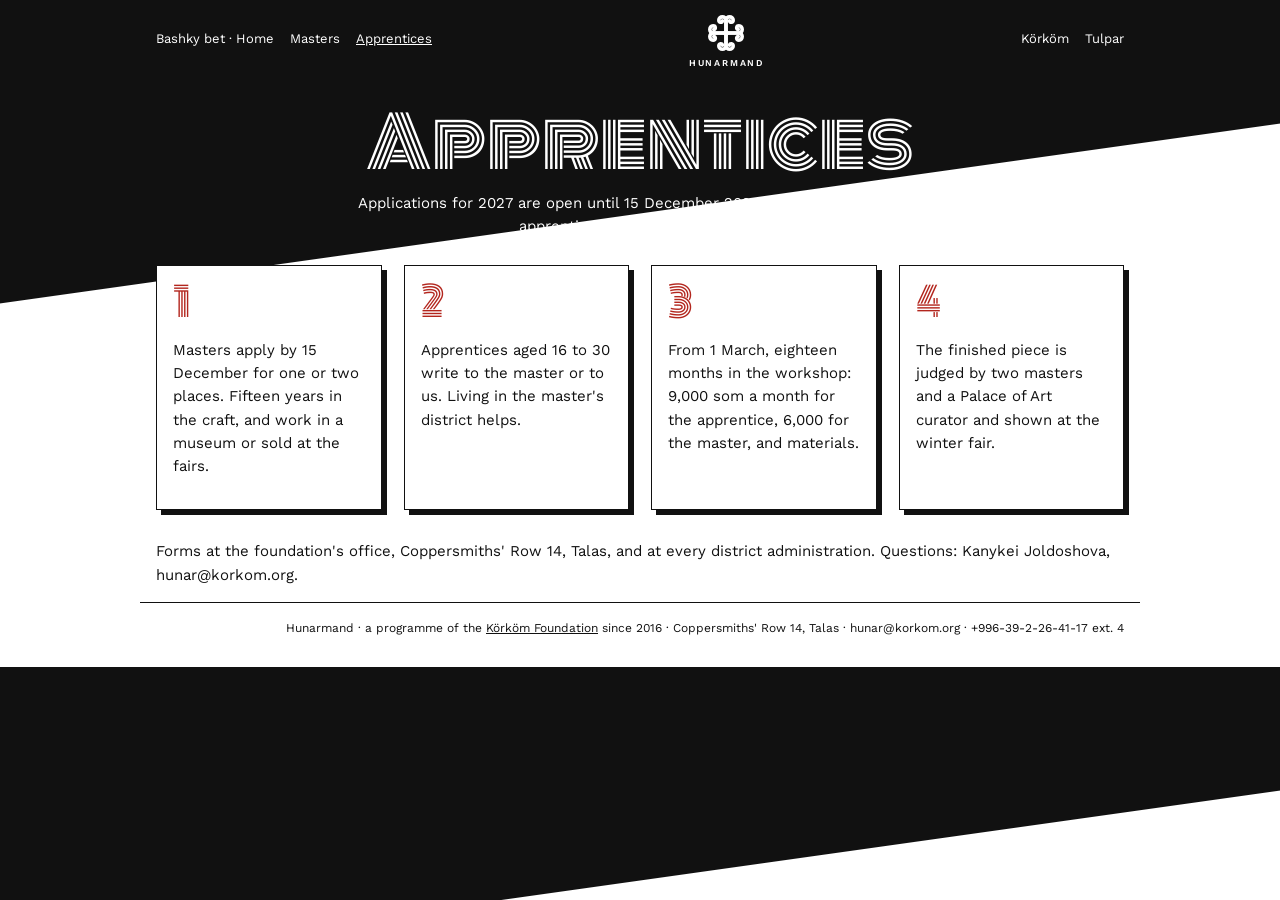
==== apprentices.html @ 36869504 "Initial mirror import" ====
<!DOCTYPE html>
<html lang="en">
<head>
<meta charset="utf-8">
<meta name="viewport" content="width=device-width, initial-scale=1">
<title>Apprentices - Hunarmand</title>
<meta name="description" content="Hunarmand apprenticeships 2027: eighteen months with a master, 9,000 som a month. Apply by 15 December 2026.">
<link rel="canonical" href="https://hunar.korkom.org/apprentices.html">
<meta property="og:type" content="website">
<meta property="og:title" content="Apprentices - Hunarmand">
<meta property="og:description" content="Hunarmand apprenticeships 2027: eighteen months with a master, 9,000 som a month. Apply by 15 December 2026.">
<meta property="og:url" content="https://hunar.korkom.org/apprentices.html">
<meta property="og:image" content="https://hunar.korkom.org/img/og-image.jpg">
<meta name="twitter:card" content="summary_large_image">
<link rel="icon" href="favicon.svg" type="image/svg+xml">
<link rel="preconnect" href="https://fonts.googleapis.com">
<link href="https://fonts.googleapis.com/css2?family=Monoton&family=Work+Sans:wght@400;600&display=swap" rel="stylesheet">
<link rel="stylesheet" href="css/site.css">
</head>
<body>
<header><div class="w"><nav><a href="index.html">Bashky bet · Home</a><a href="masters.html">Masters</a><a href="apprentices.html" class="on">Apprentices</a></nav><a class="mark" href="index.html"><svg xmlns="http://www.w3.org/2000/svg" viewBox="0 0 64 64" width="46" height="46"><rect width="64" height="64" rx="6" fill="transparent"/><g transform="rotate(0 32 32)"><path d="M32 32 V14 c0-6 -10-6 -10 0 c0 4 5 4 5 1" fill="none" stroke="#fff" stroke-width="5" stroke-linecap="round"/><path d="M32 32 V14 c0-6 10-6 10 0 c0 4 -5 4 -5 1" fill="none" stroke="#fff" stroke-width="5" stroke-linecap="round"/></g><g transform="rotate(90 32 32)"><path d="M32 32 V14 c0-6 -10-6 -10 0 c0 4 5 4 5 1" fill="none" stroke="#fff" stroke-width="5" stroke-linecap="round"/><path d="M32 32 V14 c0-6 10-6 10 0 c0 4 -5 4 -5 1" fill="none" stroke="#fff" stroke-width="5" stroke-linecap="round"/></g><g transform="rotate(180 32 32)"><path d="M32 32 V14 c0-6 -10-6 -10 0 c0 4 5 4 5 1" fill="none" stroke="#fff" stroke-width="5" stroke-linecap="round"/><path d="M32 32 V14 c0-6 10-6 10 0 c0 4 -5 4 -5 1" fill="none" stroke="#fff" stroke-width="5" stroke-linecap="round"/></g><g transform="rotate(270 32 32)"><path d="M32 32 V14 c0-6 -10-6 -10 0 c0 4 5 4 5 1" fill="none" stroke="#fff" stroke-width="5" stroke-linecap="round"/><path d="M32 32 V14 c0-6 10-6 10 0 c0 4 -5 4 -5 1" fill="none" stroke="#fff" stroke-width="5" stroke-linecap="round"/></g><rect x="28" y="28" width="8" height="8" fill="#fff" transform="rotate(45 32 32)"/></svg>Hunarmand</a><nav><a href="https://korkom.org/">Körköm</a><a href="#">Tulpar</a></nav></div></header>
<main class="w"><h1>Apprentices</h1><p class="lead">Applications for 2027 are open until 15 December 2026. Masters choose their apprentices; the foundation pays.</p>
<div class="steps">
<div><b>1</b><p>Masters apply by 15 December for one or two places. Fifteen years in the craft, and work in a museum or sold at the fairs.</p></div>
<div><b>2</b><p>Apprentices aged 16 to 30 write to the master or to us. Living in the master's district helps.</p></div>
<div><b>3</b><p>From 1 March, eighteen months in the workshop: 9,000 som a month for the apprentice, 6,000 for the master, and materials.</p></div>
<div><b>4</b><p>The finished piece is judged by two masters and a Palace of Art curator and shown at the winter fair.</p></div></div>
<p style="margin-top:30px">Forms at the foundation's office, Coppersmiths' Row 14, Talas, and at every district administration. Questions: Kanykei Joldoshova, hunar@korkom.org.</p></main>
<footer class="w">Hunarmand · a programme of the <a href="https://korkom.org/">Körköm Foundation</a> since 2016 · Coppersmiths' Row 14, Talas · hunar@korkom.org · +996-39-2-26-41-17 ext. 4</footer>
<script></script>
</body>
</html>
---- css/site.css ----
:root{--black:#111;--white:#fff;--grey:#ececec;--felt:#b3261e;
--disp:'Monoton',Impact,sans-serif;--body:'Work Sans',Arial,sans-serif}
*{box-sizing:border-box}
body{margin:0;color:var(--black);font:15px/1.55 var(--body);background:linear-gradient(172deg,var(--black) 0 300px,var(--white) 301px)}
a{color:var(--black)}
a:focus-visible{outline:2px solid var(--felt);outline-offset:2px}
.w{max-width:1000px;margin:0 auto;padding-left:max(16px,env(safe-area-inset-left,0px));padding-right:max(16px,env(safe-area-inset-right,0px))}
header .w{display:flex;justify-content:space-between;align-items:center;padding-block:10px;color:#fff;gap:10px;flex-wrap:wrap}
header nav{display:flex;gap:16px;font-size:13px}
header nav a{color:#fff;text-decoration:none}
header nav a.on{text-decoration:underline}
.mark{display:flex;flex-direction:column;align-items:center;color:#fff;text-decoration:none;font:600 9px var(--body);letter-spacing:.2em;text-transform:uppercase;gap:2px}
.twin{display:grid;grid-template-columns:minmax(0,1fr) minmax(0,1fr);gap:24px;margin-top:24px}
@media (max-width:760px){.twin{grid-template-columns:1fr}}
.panel{background:var(--white);padding:0 0 24px;text-align:center}
.panel img.hero{width:100%;display:block;aspect-ratio:4/3;object-fit:cover}
.panel small{display:block;font-size:11px;letter-spacing:.14em;text-transform:uppercase;margin-top:18px}
.title{font:400 clamp(34px,6vw,54px)/1 var(--disp);letter-spacing:.02em;margin:8px 0 10px}
.btns{display:flex;flex-wrap:wrap;justify-content:center;gap:10px;margin-top:14px}
.btns a{border:1px solid var(--black);padding:6px 12px;font-size:12px;text-decoration:none;box-shadow:3px 3px 0 var(--black);background:#fff}
.btns a.red{box-shadow:3px 3px 0 var(--felt)}
.side{background:var(--grey);transform:rotate(-2deg);padding:26px 22px;display:grid;gap:26px;align-content:start}
.side .it{display:grid;grid-template-columns:110px minmax(0,1fr);gap:16px;align-items:center;transform:rotate(2deg)}
.side .it:nth-child(even){grid-template-columns:minmax(0,1fr) 110px;text-align:right}
.side .it:nth-child(even) .c{order:2}
.c{width:110px;height:110px;border-radius:50%;background:#333 center/cover;border:3px solid var(--black)}
.side small{font-size:10px;letter-spacing:.12em;text-transform:uppercase}
.side h3{font:400 22px/1 var(--disp);margin:4px 0}
.side a{font-size:12px}
h1{font:400 clamp(38px,7vw,70px)/1 var(--disp);margin:30px 0 14px;color:#fff;text-align:center}
.lead{max-width:640px;margin:0 auto 26px;text-align:center;color:#fff}
.filter{display:flex;flex-wrap:wrap;gap:8px;justify-content:center;margin-bottom:26px}
.filter button{font:12px var(--body);padding:5px 12px;border:1px solid var(--black);background:#fff;box-shadow:3px 3px 0 var(--black);cursor:pointer;color:var(--black)}
.filter button.on{box-shadow:3px 3px 0 var(--felt);background:var(--black);color:#fff}
.masters{display:grid;grid-template-columns:repeat(auto-fill,minmax(210px,1fr));gap:34px 22px;text-align:center}
.masters .c{width:150px;height:150px;margin:0 auto 10px}
.masters .c.none{background:repeating-linear-gradient(90deg,var(--black) 0 6px,#fff 6px 12px)}
.masters small{font-size:11px;letter-spacing:.12em;text-transform:uppercase;color:var(--felt)}
.masters h3{font:600 17px/1.2 var(--body);margin:4px 0}
.masters p{font-size:13px;margin:0}
.steps{display:grid;grid-template-columns:repeat(auto-fit,minmax(210px,1fr));gap:22px;margin-top:10px}
.steps div{background:#fff;border:1px solid var(--black);box-shadow:5px 5px 0 var(--black);padding:16px}
.steps b{font:400 40px/1 var(--disp);color:var(--felt)}
footer{margin-top:60px;border-top:1px solid var(--black);padding-block:16px 30px;font-size:12px;text-align:right}
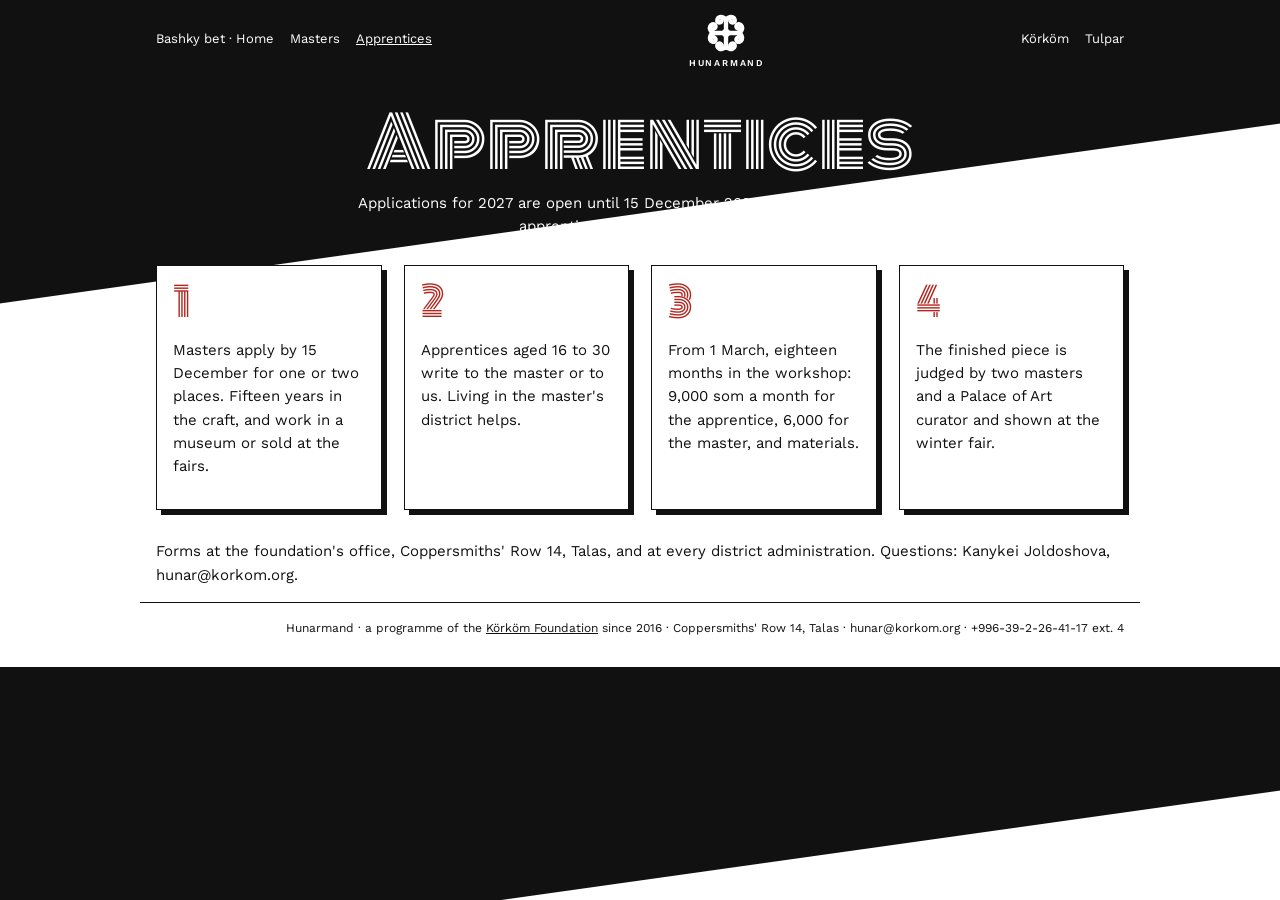
==== commit 7a4b220e: "Update logo" ====
--- a/apprentices.html
+++ b/apprentices.html
@@ -18,7 +18,7 @@
 <link rel="stylesheet" href="css/site.css">
 </head>
 <body>
-<header><div class="w"><nav><a href="index.html">Bashky bet · Home</a><a href="masters.html">Masters</a><a href="apprentices.html" class="on">Apprentices</a></nav><a class="mark" href="index.html"><svg xmlns="http://www.w3.org/2000/svg" viewBox="0 0 64 64" width="46" height="46"><rect width="64" height="64" rx="6" fill="transparent"/><g transform="rotate(0 32 32)"><path d="M32 32 V14 c0-6 -10-6 -10 0 c0 4 5 4 5 1" fill="none" stroke="#fff" stroke-width="5" stroke-linecap="round"/><path d="M32 32 V14 c0-6 10-6 10 0 c0 4 -5 4 -5 1" fill="none" stroke="#fff" stroke-width="5" stroke-linecap="round"/></g><g transform="rotate(90 32 32)"><path d="M32 32 V14 c0-6 -10-6 -10 0 c0 4 5 4 5 1" fill="none" stroke="#fff" stroke-width="5" stroke-linecap="round"/><path d="M32 32 V14 c0-6 10-6 10 0 c0 4 -5 4 -5 1" fill="none" stroke="#fff" stroke-width="5" stroke-linecap="round"/></g><g transform="rotate(180 32 32)"><path d="M32 32 V14 c0-6 -10-6 -10 0 c0 4 5 4 5 1" fill="none" stroke="#fff" stroke-width="5" stroke-linecap="round"/><path d="M32 32 V14 c0-6 10-6 10 0 c0 4 -5 4 -5 1" fill="none" stroke="#fff" stroke-width="5" stroke-linecap="round"/></g><g transform="rotate(270 32 32)"><path d="M32 32 V14 c0-6 -10-6 -10 0 c0 4 5 4 5 1" fill="none" stroke="#fff" stroke-width="5" stroke-linecap="round"/><path d="M32 32 V14 c0-6 10-6 10 0 c0 4 -5 4 -5 1" fill="none" stroke="#fff" stroke-width="5" stroke-linecap="round"/></g><rect x="28" y="28" width="8" height="8" fill="#fff" transform="rotate(45 32 32)"/></svg>Hunarmand</a><nav><a href="https://korkom.org/">Körköm</a><a href="#">Tulpar</a></nav></div></header>
+<header><div class="w"><nav><a href="index.html">Bashky bet · Home</a><a href="masters.html">Masters</a><a href="apprentices.html" class="on">Apprentices</a></nav><a class="mark" href="index.html"><svg xmlns="http://www.w3.org/2000/svg" viewBox="0 0 64 64" width="46" height="46"><rect width="64" height="64" fill="transparent"/><g transform="rotate(0 32 32)"><path d="M32 26 V17 C32 9 22 7 20 13 C18.5 18 25 19 25.5 15.5 M32 17 C32 9 42 7 44 13 C45.5 18 39 19 38.5 15.5" fill="none" stroke="#fff" stroke-width="6" stroke-linecap="round"/><path d="M32 26 V17 C32 9 22 7 20 13 C18.5 18 25 19 25.5 15.5 M32 17 C32 9 42 7 44 13 C45.5 18 39 19 38.5 15.5" fill="none" stroke="transparent" stroke-width="3.2" stroke-linecap="round"/><path d="M32 26 V17 C32 9 22 7 20 13 C18.5 18 25 19 25.5 15.5 M32 17 C32 9 42 7 44 13 C45.5 18 39 19 38.5 15.5" fill="none" stroke="#fff" stroke-width="1.1" stroke-linecap="round"/></g><g transform="rotate(90 32 32)"><path d="M32 26 V17 C32 9 22 7 20 13 C18.5 18 25 19 25.5 15.5 M32 17 C32 9 42 7 44 13 C45.5 18 39 19 38.5 15.5" fill="none" stroke="#fff" stroke-width="6" stroke-linecap="round"/><path d="M32 26 V17 C32 9 22 7 20 13 C18.5 18 25 19 25.5 15.5 M32 17 C32 9 42 7 44 13 C45.5 18 39 19 38.5 15.5" fill="none" stroke="transparent" stroke-width="3.2" stroke-linecap="round"/><path d="M32 26 V17 C32 9 22 7 20 13 C18.5 18 25 19 25.5 15.5 M32 17 C32 9 42 7 44 13 C45.5 18 39 19 38.5 15.5" fill="none" stroke="#fff" stroke-width="1.1" stroke-linecap="round"/></g><g transform="rotate(180 32 32)"><path d="M32 26 V17 C32 9 22 7 20 13 C18.5 18 25 19 25.5 15.5 M32 17 C32 9 42 7 44 13 C45.5 18 39 19 38.5 15.5" fill="none" stroke="#fff" stroke-width="6" stroke-linecap="round"/><path d="M32 26 V17 C32 9 22 7 20 13 C18.5 18 25 19 25.5 15.5 M32 17 C32 9 42 7 44 13 C45.5 18 39 19 38.5 15.5" fill="none" stroke="transparent" stroke-width="3.2" stroke-linecap="round"/><path d="M32 26 V17 C32 9 22 7 20 13 C18.5 18 25 19 25.5 15.5 M32 17 C32 9 42 7 44 13 C45.5 18 39 19 38.5 15.5" fill="none" stroke="#fff" stroke-width="1.1" stroke-linecap="round"/></g><g transform="rotate(270 32 32)"><path d="M32 26 V17 C32 9 22 7 20 13 C18.5 18 25 19 25.5 15.5 M32 17 C32 9 42 7 44 13 C45.5 18 39 19 38.5 15.5" fill="none" stroke="#fff" stroke-width="6" stroke-linecap="round"/><path d="M32 26 V17 C32 9 22 7 20 13 C18.5 18 25 19 25.5 15.5 M32 17 C32 9 42 7 44 13 C45.5 18 39 19 38.5 15.5" fill="none" stroke="transparent" stroke-width="3.2" stroke-linecap="round"/><path d="M32 26 V17 C32 9 22 7 20 13 C18.5 18 25 19 25.5 15.5 M32 17 C32 9 42 7 44 13 C45.5 18 39 19 38.5 15.5" fill="none" stroke="#fff" stroke-width="1.1" stroke-linecap="round"/></g><rect x="26" y="26" width="12" height="12" fill="#fff" transform="rotate(45 32 32)"/><rect x="29.5" y="29.5" width="5" height="5" fill="transparent" transform="rotate(45 32 32)"/></svg>Hunarmand</a><nav><a href="https://korkom.org/">Körköm</a><a href="#">Tulpar</a></nav></div></header>
 <main class="w"><h1>Apprentices</h1><p class="lead">Applications for 2027 are open until 15 December 2026. Masters choose their apprentices; the foundation pays.</p>
 <div class="steps">
 <div><b>1</b><p>Masters apply by 15 December for one or two places. Fifteen years in the craft, and work in a museum or sold at the fairs.</p></div>
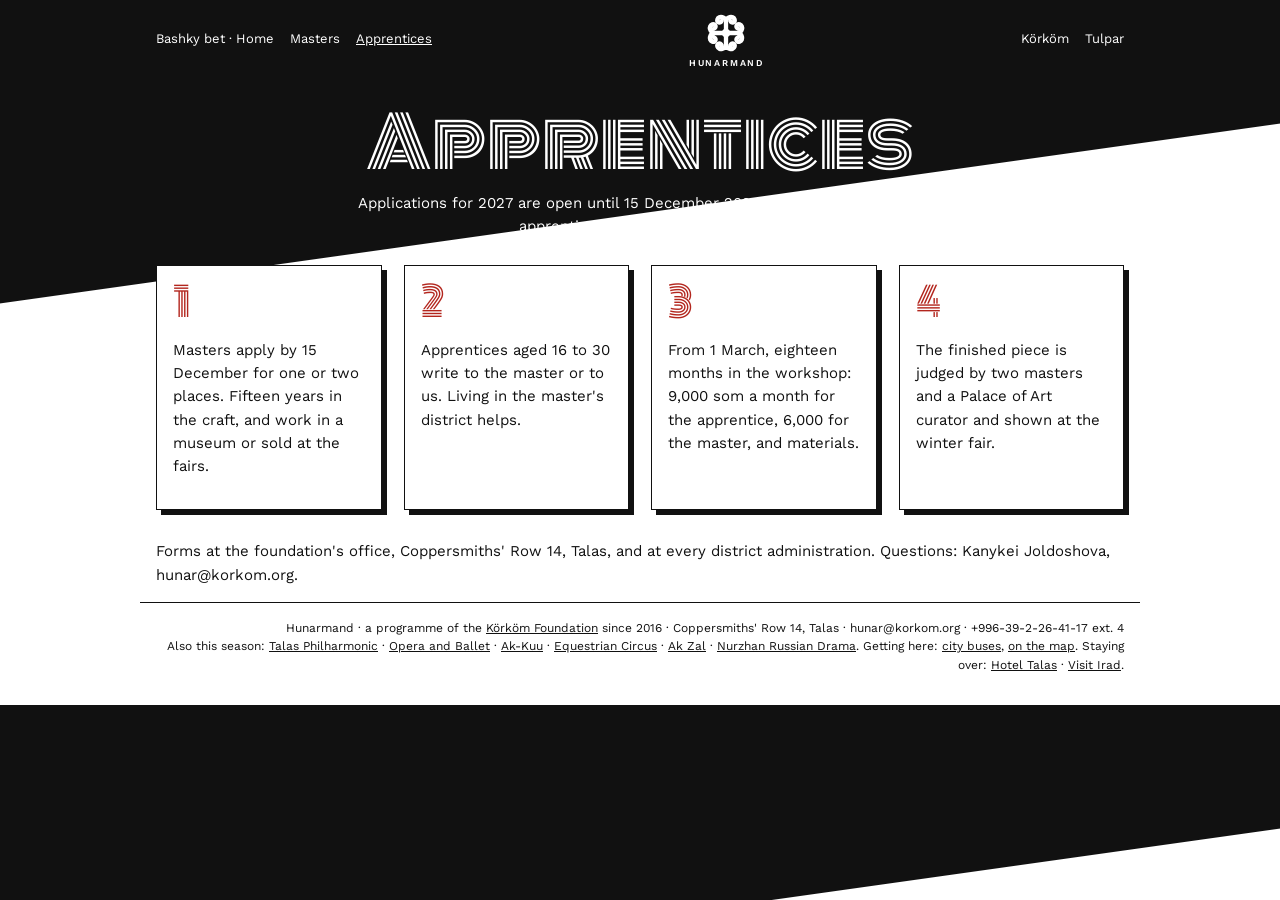
==== commit db5c1619: "Mirror sync" ====
--- a/apprentices.html
+++ b/apprentices.html
@@ -18,7 +18,7 @@
 <link rel="stylesheet" href="css/site.css">
 </head>
 <body>
-<header><div class="w"><nav><a href="index.html">Bashky bet · Home</a><a href="masters.html">Masters</a><a href="apprentices.html" class="on">Apprentices</a></nav><a class="mark" href="index.html"><svg xmlns="http://www.w3.org/2000/svg" viewBox="0 0 64 64" width="46" height="46"><rect width="64" height="64" fill="transparent"/><g transform="rotate(0 32 32)"><path d="M32 26 V17 C32 9 22 7 20 13 C18.5 18 25 19 25.5 15.5 M32 17 C32 9 42 7 44 13 C45.5 18 39 19 38.5 15.5" fill="none" stroke="#fff" stroke-width="6" stroke-linecap="round"/><path d="M32 26 V17 C32 9 22 7 20 13 C18.5 18 25 19 25.5 15.5 M32 17 C32 9 42 7 44 13 C45.5 18 39 19 38.5 15.5" fill="none" stroke="transparent" stroke-width="3.2" stroke-linecap="round"/><path d="M32 26 V17 C32 9 22 7 20 13 C18.5 18 25 19 25.5 15.5 M32 17 C32 9 42 7 44 13 C45.5 18 39 19 38.5 15.5" fill="none" stroke="#fff" stroke-width="1.1" stroke-linecap="round"/></g><g transform="rotate(90 32 32)"><path d="M32 26 V17 C32 9 22 7 20 13 C18.5 18 25 19 25.5 15.5 M32 17 C32 9 42 7 44 13 C45.5 18 39 19 38.5 15.5" fill="none" stroke="#fff" stroke-width="6" stroke-linecap="round"/><path d="M32 26 V17 C32 9 22 7 20 13 C18.5 18 25 19 25.5 15.5 M32 17 C32 9 42 7 44 13 C45.5 18 39 19 38.5 15.5" fill="none" stroke="transparent" stroke-width="3.2" stroke-linecap="round"/><path d="M32 26 V17 C32 9 22 7 20 13 C18.5 18 25 19 25.5 15.5 M32 17 C32 9 42 7 44 13 C45.5 18 39 19 38.5 15.5" fill="none" stroke="#fff" stroke-width="1.1" stroke-linecap="round"/></g><g transform="rotate(180 32 32)"><path d="M32 26 V17 C32 9 22 7 20 13 C18.5 18 25 19 25.5 15.5 M32 17 C32 9 42 7 44 13 C45.5 18 39 19 38.5 15.5" fill="none" stroke="#fff" stroke-width="6" stroke-linecap="round"/><path d="M32 26 V17 C32 9 22 7 20 13 C18.5 18 25 19 25.5 15.5 M32 17 C32 9 42 7 44 13 C45.5 18 39 19 38.5 15.5" fill="none" stroke="transparent" stroke-width="3.2" stroke-linecap="round"/><path d="M32 26 V17 C32 9 22 7 20 13 C18.5 18 25 19 25.5 15.5 M32 17 C32 9 42 7 44 13 C45.5 18 39 19 38.5 15.5" fill="none" stroke="#fff" stroke-width="1.1" stroke-linecap="round"/></g><g transform="rotate(270 32 32)"><path d="M32 26 V17 C32 9 22 7 20 13 C18.5 18 25 19 25.5 15.5 M32 17 C32 9 42 7 44 13 C45.5 18 39 19 38.5 15.5" fill="none" stroke="#fff" stroke-width="6" stroke-linecap="round"/><path d="M32 26 V17 C32 9 22 7 20 13 C18.5 18 25 19 25.5 15.5 M32 17 C32 9 42 7 44 13 C45.5 18 39 19 38.5 15.5" fill="none" stroke="transparent" stroke-width="3.2" stroke-linecap="round"/><path d="M32 26 V17 C32 9 22 7 20 13 C18.5 18 25 19 25.5 15.5 M32 17 C32 9 42 7 44 13 C45.5 18 39 19 38.5 15.5" fill="none" stroke="#fff" stroke-width="1.1" stroke-linecap="round"/></g><rect x="26" y="26" width="12" height="12" fill="#fff" transform="rotate(45 32 32)"/><rect x="29.5" y="29.5" width="5" height="5" fill="transparent" transform="rotate(45 32 32)"/></svg>Hunarmand</a><nav><a href="https://korkom.org/">Körköm</a><a href="#">Tulpar</a></nav></div></header>
+<header><div class="w"><nav><a href="index.html">Bashky bet · Home</a><a href="masters.html">Masters</a><a href="apprentices.html" class="on">Apprentices</a></nav><a class="mark" href="index.html"><svg xmlns="http://www.w3.org/2000/svg" viewBox="0 0 64 64" width="46" height="46"><rect width="64" height="64" fill="transparent"/><g transform="rotate(0 32 32)"><path d="M32 26 V17 C32 9 22 7 20 13 C18.5 18 25 19 25.5 15.5 M32 17 C32 9 42 7 44 13 C45.5 18 39 19 38.5 15.5" fill="none" stroke="#fff" stroke-width="6" stroke-linecap="round"/><path d="M32 26 V17 C32 9 22 7 20 13 C18.5 18 25 19 25.5 15.5 M32 17 C32 9 42 7 44 13 C45.5 18 39 19 38.5 15.5" fill="none" stroke="transparent" stroke-width="3.2" stroke-linecap="round"/><path d="M32 26 V17 C32 9 22 7 20 13 C18.5 18 25 19 25.5 15.5 M32 17 C32 9 42 7 44 13 C45.5 18 39 19 38.5 15.5" fill="none" stroke="#fff" stroke-width="1.1" stroke-linecap="round"/></g><g transform="rotate(90 32 32)"><path d="M32 26 V17 C32 9 22 7 20 13 C18.5 18 25 19 25.5 15.5 M32 17 C32 9 42 7 44 13 C45.5 18 39 19 38.5 15.5" fill="none" stroke="#fff" stroke-width="6" stroke-linecap="round"/><path d="M32 26 V17 C32 9 22 7 20 13 C18.5 18 25 19 25.5 15.5 M32 17 C32 9 42 7 44 13 C45.5 18 39 19 38.5 15.5" fill="none" stroke="transparent" stroke-width="3.2" stroke-linecap="round"/><path d="M32 26 V17 C32 9 22 7 20 13 C18.5 18 25 19 25.5 15.5 M32 17 C32 9 42 7 44 13 C45.5 18 39 19 38.5 15.5" fill="none" stroke="#fff" stroke-width="1.1" stroke-linecap="round"/></g><g transform="rotate(180 32 32)"><path d="M32 26 V17 C32 9 22 7 20 13 C18.5 18 25 19 25.5 15.5 M32 17 C32 9 42 7 44 13 C45.5 18 39 19 38.5 15.5" fill="none" stroke="#fff" stroke-width="6" stroke-linecap="round"/><path d="M32 26 V17 C32 9 22 7 20 13 C18.5 18 25 19 25.5 15.5 M32 17 C32 9 42 7 44 13 C45.5 18 39 19 38.5 15.5" fill="none" stroke="transparent" stroke-width="3.2" stroke-linecap="round"/><path d="M32 26 V17 C32 9 22 7 20 13 C18.5 18 25 19 25.5 15.5 M32 17 C32 9 42 7 44 13 C45.5 18 39 19 38.5 15.5" fill="none" stroke="#fff" stroke-width="1.1" stroke-linecap="round"/></g><g transform="rotate(270 32 32)"><path d="M32 26 V17 C32 9 22 7 20 13 C18.5 18 25 19 25.5 15.5 M32 17 C32 9 42 7 44 13 C45.5 18 39 19 38.5 15.5" fill="none" stroke="#fff" stroke-width="6" stroke-linecap="round"/><path d="M32 26 V17 C32 9 22 7 20 13 C18.5 18 25 19 25.5 15.5 M32 17 C32 9 42 7 44 13 C45.5 18 39 19 38.5 15.5" fill="none" stroke="transparent" stroke-width="3.2" stroke-linecap="round"/><path d="M32 26 V17 C32 9 22 7 20 13 C18.5 18 25 19 25.5 15.5 M32 17 C32 9 42 7 44 13 C45.5 18 39 19 38.5 15.5" fill="none" stroke="#fff" stroke-width="1.1" stroke-linecap="round"/></g><rect x="26" y="26" width="12" height="12" fill="#fff" transform="rotate(45 32 32)"/><rect x="29.5" y="29.5" width="5" height="5" fill="transparent" transform="rotate(45 32 32)"/></svg>Hunarmand</a><nav><a href="https://korkom.org/">Körköm</a><a href="https://tulparapp.com/app/#sub=korkom">Tulpar</a></nav></div></header>
 <main class="w"><h1>Apprentices</h1><p class="lead">Applications for 2027 are open until 15 December 2026. Masters choose their apprentices; the foundation pays.</p>
 <div class="steps">
 <div><b>1</b><p>Masters apply by 15 December for one or two places. Fifteen years in the craft, and work in a museum or sold at the fairs.</p></div>
@@ -26,7 +26,7 @@
 <div><b>3</b><p>From 1 March, eighteen months in the workshop: 9,000 som a month for the apprentice, 6,000 for the master, and materials.</p></div>
 <div><b>4</b><p>The finished piece is judged by two masters and a Palace of Art curator and shown at the winter fair.</p></div></div>
 <p style="margin-top:30px">Forms at the foundation's office, Coppersmiths' Row 14, Talas, and at every district administration. Questions: Kanykei Joldoshova, hunar@korkom.org.</p></main>
-<footer class="w">Hunarmand · a programme of the <a href="https://korkom.org/">Körköm Foundation</a> since 2016 · Coppersmiths' Row 14, Talas · hunar@korkom.org · +996-39-2-26-41-17 ext. 4</footer>
+<footer class="w">Hunarmand · a programme of the <a href="https://korkom.org/">Körköm Foundation</a> since 2016 · Coppersmiths' Row 14, Talas · hunar@korkom.org · +996-39-2-26-41-17 ext. 4<br>Also this season: <a href="https://philharmonic.korkom.org/">Talas Philharmonic</a> · <a href="https://talas-opera.korkom.org/afisha.html">Opera and Ballet</a> · <a href="https://akkuu.korkom.org/tours.html">Ak-Kuu</a> · <a href="https://circus.korkom.org/">Equestrian Circus</a> · <a href="https://akzal.korkom.org/">Ak Zal</a> · <a href="https://nurzhan-drama.korkom.org/afisha.html">Nurzhan Russian Drama</a>. Getting here: <a href="https://transport.talas.iradgov.org/stops.html">city buses</a>, <a href="https://maps.attelkom.net/?p=korkom-foundation-office">on the map</a>. Staying over: <a href="https://wwv.attelkom.net/users/hoteltalas/">Hotel Talas</a> · <a href="https://visitirad.com/">Visit Irad</a>.</footer>
 <script></script>
 </body>
 </html>
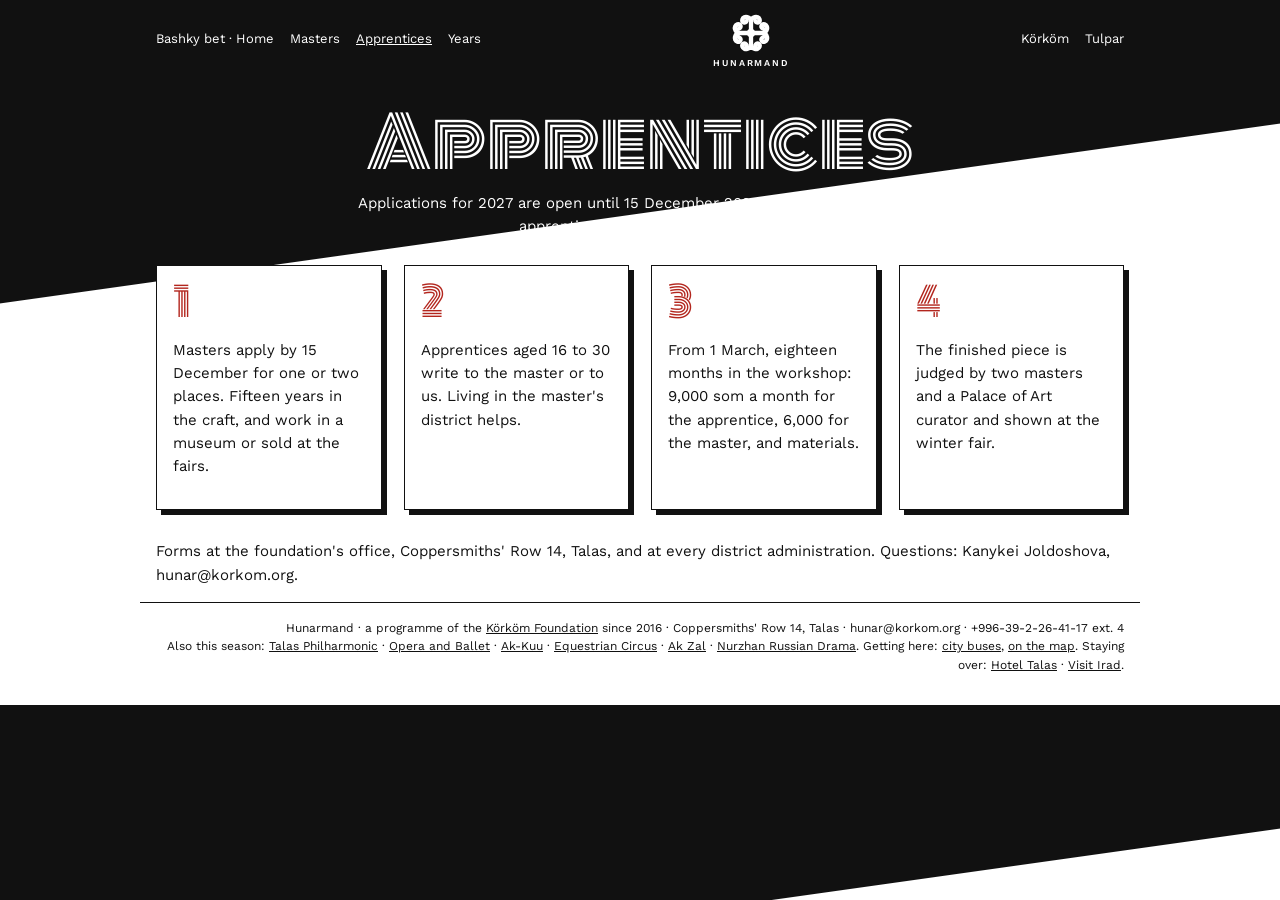
==== commit 164db887: "Add archive, people, visitor, press and vacancy pages" ====
--- a/apprentices.html
+++ b/apprentices.html
@@ -18,7 +18,7 @@
 <link rel="stylesheet" href="css/site.css">
 </head>
 <body>
-<header><div class="w"><nav><a href="index.html">Bashky bet · Home</a><a href="masters.html">Masters</a><a href="apprentices.html" class="on">Apprentices</a></nav><a class="mark" href="index.html"><svg xmlns="http://www.w3.org/2000/svg" viewBox="0 0 64 64" width="46" height="46"><rect width="64" height="64" fill="transparent"/><g transform="rotate(0 32 32)"><path d="M32 26 V17 C32 9 22 7 20 13 C18.5 18 25 19 25.5 15.5 M32 17 C32 9 42 7 44 13 C45.5 18 39 19 38.5 15.5" fill="none" stroke="#fff" stroke-width="6" stroke-linecap="round"/><path d="M32 26 V17 C32 9 22 7 20 13 C18.5 18 25 19 25.5 15.5 M32 17 C32 9 42 7 44 13 C45.5 18 39 19 38.5 15.5" fill="none" stroke="transparent" stroke-width="3.2" stroke-linecap="round"/><path d="M32 26 V17 C32 9 22 7 20 13 C18.5 18 25 19 25.5 15.5 M32 17 C32 9 42 7 44 13 C45.5 18 39 19 38.5 15.5" fill="none" stroke="#fff" stroke-width="1.1" stroke-linecap="round"/></g><g transform="rotate(90 32 32)"><path d="M32 26 V17 C32 9 22 7 20 13 C18.5 18 25 19 25.5 15.5 M32 17 C32 9 42 7 44 13 C45.5 18 39 19 38.5 15.5" fill="none" stroke="#fff" stroke-width="6" stroke-linecap="round"/><path d="M32 26 V17 C32 9 22 7 20 13 C18.5 18 25 19 25.5 15.5 M32 17 C32 9 42 7 44 13 C45.5 18 39 19 38.5 15.5" fill="none" stroke="transparent" stroke-width="3.2" stroke-linecap="round"/><path d="M32 26 V17 C32 9 22 7 20 13 C18.5 18 25 19 25.5 15.5 M32 17 C32 9 42 7 44 13 C45.5 18 39 19 38.5 15.5" fill="none" stroke="#fff" stroke-width="1.1" stroke-linecap="round"/></g><g transform="rotate(180 32 32)"><path d="M32 26 V17 C32 9 22 7 20 13 C18.5 18 25 19 25.5 15.5 M32 17 C32 9 42 7 44 13 C45.5 18 39 19 38.5 15.5" fill="none" stroke="#fff" stroke-width="6" stroke-linecap="round"/><path d="M32 26 V17 C32 9 22 7 20 13 C18.5 18 25 19 25.5 15.5 M32 17 C32 9 42 7 44 13 C45.5 18 39 19 38.5 15.5" fill="none" stroke="transparent" stroke-width="3.2" stroke-linecap="round"/><path d="M32 26 V17 C32 9 22 7 20 13 C18.5 18 25 19 25.5 15.5 M32 17 C32 9 42 7 44 13 C45.5 18 39 19 38.5 15.5" fill="none" stroke="#fff" stroke-width="1.1" stroke-linecap="round"/></g><g transform="rotate(270 32 32)"><path d="M32 26 V17 C32 9 22 7 20 13 C18.5 18 25 19 25.5 15.5 M32 17 C32 9 42 7 44 13 C45.5 18 39 19 38.5 15.5" fill="none" stroke="#fff" stroke-width="6" stroke-linecap="round"/><path d="M32 26 V17 C32 9 22 7 20 13 C18.5 18 25 19 25.5 15.5 M32 17 C32 9 42 7 44 13 C45.5 18 39 19 38.5 15.5" fill="none" stroke="transparent" stroke-width="3.2" stroke-linecap="round"/><path d="M32 26 V17 C32 9 22 7 20 13 C18.5 18 25 19 25.5 15.5 M32 17 C32 9 42 7 44 13 C45.5 18 39 19 38.5 15.5" fill="none" stroke="#fff" stroke-width="1.1" stroke-linecap="round"/></g><rect x="26" y="26" width="12" height="12" fill="#fff" transform="rotate(45 32 32)"/><rect x="29.5" y="29.5" width="5" height="5" fill="transparent" transform="rotate(45 32 32)"/></svg>Hunarmand</a><nav><a href="https://korkom.org/">Körköm</a><a href="https://tulparapp.com/app/#sub=korkom">Tulpar</a></nav></div></header>
+<header><div class="w"><nav><a href="index.html">Bashky bet · Home</a><a href="masters.html">Masters</a><a href="apprentices.html" class="on">Apprentices</a><a href="archive.html">Years</a></nav><a class="mark" href="index.html"><svg xmlns="http://www.w3.org/2000/svg" viewBox="0 0 64 64" width="46" height="46"><rect width="64" height="64" fill="transparent"/><g transform="rotate(0 32 32)"><path d="M32 26 V17 C32 9 22 7 20 13 C18.5 18 25 19 25.5 15.5 M32 17 C32 9 42 7 44 13 C45.5 18 39 19 38.5 15.5" fill="none" stroke="#fff" stroke-width="6" stroke-linecap="round"/><path d="M32 26 V17 C32 9 22 7 20 13 C18.5 18 25 19 25.5 15.5 M32 17 C32 9 42 7 44 13 C45.5 18 39 19 38.5 15.5" fill="none" stroke="transparent" stroke-width="3.2" stroke-linecap="round"/><path d="M32 26 V17 C32 9 22 7 20 13 C18.5 18 25 19 25.5 15.5 M32 17 C32 9 42 7 44 13 C45.5 18 39 19 38.5 15.5" fill="none" stroke="#fff" stroke-width="1.1" stroke-linecap="round"/></g><g transform="rotate(90 32 32)"><path d="M32 26 V17 C32 9 22 7 20 13 C18.5 18 25 19 25.5 15.5 M32 17 C32 9 42 7 44 13 C45.5 18 39 19 38.5 15.5" fill="none" stroke="#fff" stroke-width="6" stroke-linecap="round"/><path d="M32 26 V17 C32 9 22 7 20 13 C18.5 18 25 19 25.5 15.5 M32 17 C32 9 42 7 44 13 C45.5 18 39 19 38.5 15.5" fill="none" stroke="transparent" stroke-width="3.2" stroke-linecap="round"/><path d="M32 26 V17 C32 9 22 7 20 13 C18.5 18 25 19 25.5 15.5 M32 17 C32 9 42 7 44 13 C45.5 18 39 19 38.5 15.5" fill="none" stroke="#fff" stroke-width="1.1" stroke-linecap="round"/></g><g transform="rotate(180 32 32)"><path d="M32 26 V17 C32 9 22 7 20 13 C18.5 18 25 19 25.5 15.5 M32 17 C32 9 42 7 44 13 C45.5 18 39 19 38.5 15.5" fill="none" stroke="#fff" stroke-width="6" stroke-linecap="round"/><path d="M32 26 V17 C32 9 22 7 20 13 C18.5 18 25 19 25.5 15.5 M32 17 C32 9 42 7 44 13 C45.5 18 39 19 38.5 15.5" fill="none" stroke="transparent" stroke-width="3.2" stroke-linecap="round"/><path d="M32 26 V17 C32 9 22 7 20 13 C18.5 18 25 19 25.5 15.5 M32 17 C32 9 42 7 44 13 C45.5 18 39 19 38.5 15.5" fill="none" stroke="#fff" stroke-width="1.1" stroke-linecap="round"/></g><g transform="rotate(270 32 32)"><path d="M32 26 V17 C32 9 22 7 20 13 C18.5 18 25 19 25.5 15.5 M32 17 C32 9 42 7 44 13 C45.5 18 39 19 38.5 15.5" fill="none" stroke="#fff" stroke-width="6" stroke-linecap="round"/><path d="M32 26 V17 C32 9 22 7 20 13 C18.5 18 25 19 25.5 15.5 M32 17 C32 9 42 7 44 13 C45.5 18 39 19 38.5 15.5" fill="none" stroke="transparent" stroke-width="3.2" stroke-linecap="round"/><path d="M32 26 V17 C32 9 22 7 20 13 C18.5 18 25 19 25.5 15.5 M32 17 C32 9 42 7 44 13 C45.5 18 39 19 38.5 15.5" fill="none" stroke="#fff" stroke-width="1.1" stroke-linecap="round"/></g><rect x="26" y="26" width="12" height="12" fill="#fff" transform="rotate(45 32 32)"/><rect x="29.5" y="29.5" width="5" height="5" fill="transparent" transform="rotate(45 32 32)"/></svg>Hunarmand</a><nav><a href="https://korkom.org/">Körköm</a><a href="https://tulparapp.com/app/#sub=korkom">Tulpar</a></nav></div></header>
 <main class="w"><h1>Apprentices</h1><p class="lead">Applications for 2027 are open until 15 December 2026. Masters choose their apprentices; the foundation pays.</p>
 <div class="steps">
 <div><b>1</b><p>Masters apply by 15 December for one or two places. Fifteen years in the craft, and work in a museum or sold at the fairs.</p></div>
